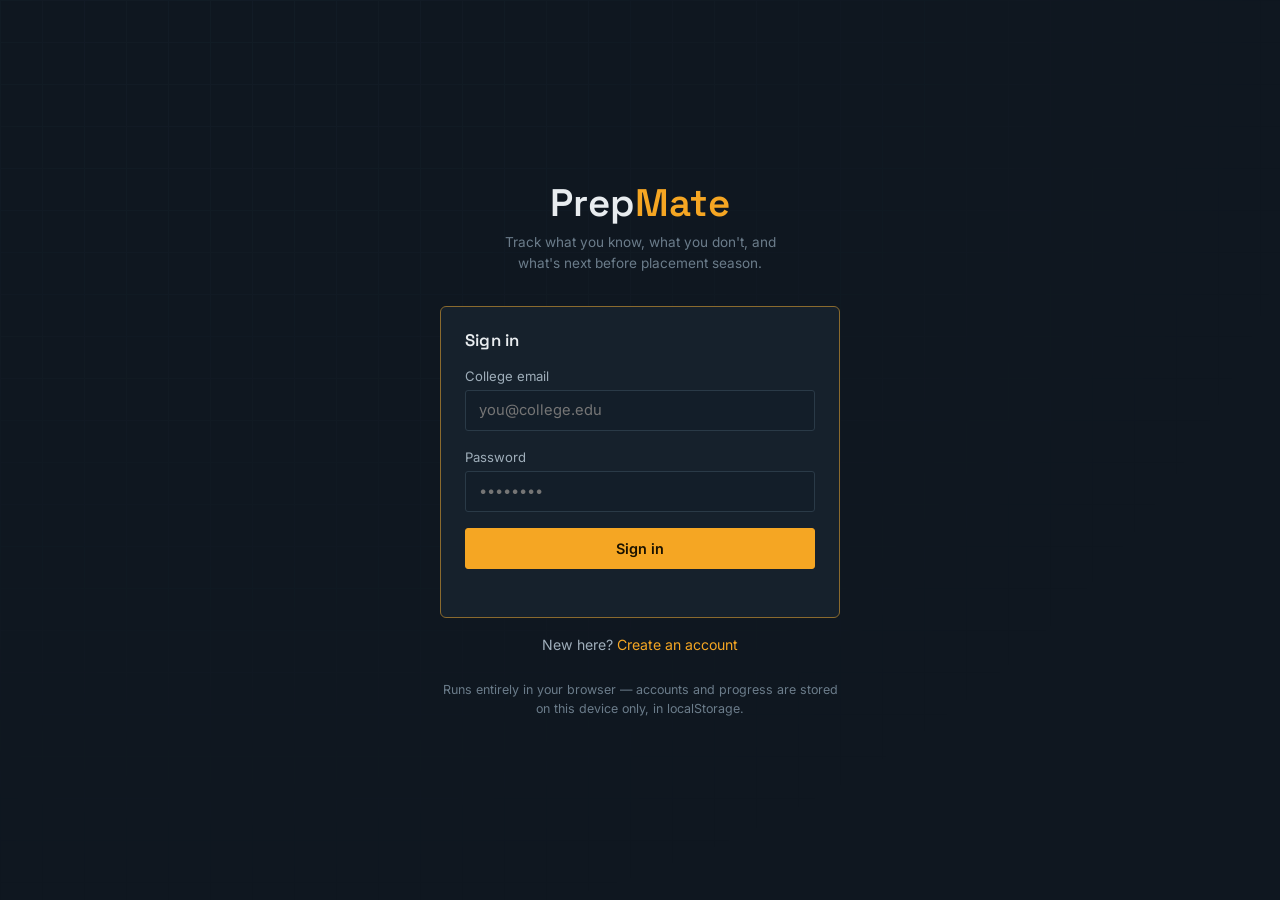
==== practice.html @ 017abad9 "Initial PrepMate project" ====
<!doctype html>
<html lang="en">
<head>
<meta charset="UTF-8">
<meta name="viewport" content="width=device-width, initial-scale=1.0">
<title>PrepMate — Practice zone</title>
<link rel="preconnect" href="https://fonts.googleapis.com">
<link href="https://fonts.googleapis.com/css2?family=Space+Grotesk:wght@500;600;700&family=Inter:wght@400;500;600&family=JetBrains+Mono:wght@500;700&display=swap" rel="stylesheet">
<link rel="stylesheet" href="css/base.css">
<style>
  .cat-card{ cursor:pointer; transition: border-color .15s ease; }
  .cat-card:hover{ border-color: var(--amber-dim); }
  .cat-card .val{ font-family:var(--f-mono); font-size:1.3rem; }

  #quizArea{ max-width: 640px; }
  .q-progress{ font-family:var(--f-mono); font-size:.8rem; color:var(--text-faint); margin-bottom: var(--s-3); }
  .option-btn{
    display:block; width:100%; text-align:left;
    margin-bottom: var(--s-2);
    background: var(--ink-2);
  }
  .option-btn.correct{ border-color: var(--green); color: var(--green); }
  .option-btn.wrong{ border-color: var(--red); color: var(--red); }
  .option-btn:disabled{ cursor:default; }

  #resultArea .val{ font-family:var(--f-mono); font-size:2.5rem; font-weight:700; }
  #hidden-panels{ display:none; }
</style>
</head>
<body>
  <div class="app-shell">
    <nav class="deck-nav">
      <div class="brand">Prep<span class="dot">Mate</span></div>
      <div class="nav-links">
        <a href="dashboard.html">Dashboard</a>
        <a href="practice.html" class="active">Practice zone</a>
        <a href="interview.html">Mock interview</a>
        <a href="planner.html">Study planner</a>
        <a href="report.html">Progress report</a>
      </div>
      <div class="nav-foot">
        <span id="navUserName">—</span>
        <button class="btn-ghost btn-block" id="logoutBtn">Sign out</button>
      </div>
    </nav>

    <main class="deck-main">
      <header class="deck-header">
        <div>
          <div class="kicker">Practice zone</div>
          <h1>Choose a category</h1>
        </div>
      </header>

      <div class="grid grid-2" id="categoryGrid"></div>

      <section id="quizArea" style="display:none; margin-top: var(--s-6);">
        <div class="panel">
          <div class="q-progress" id="qProgress"></div>
          <h3 id="qText"></h3>
          <div id="qOptions"></div>
        </div>
      </section>

      <section id="resultArea" class="panel" style="display:none; margin-top: var(--s-6); max-width:640px; text-align:center;">
        <div class="kicker">Result</div>
        <div class="val" id="resultScore"></div>
        <p id="resultMsg"></p>
        <div style="display:flex; gap:var(--s-3); justify-content:center;">
          <button class="btn btn-primary" id="retryBtn">Try again</button>
          <a class="btn" href="practice.html">Back to categories</a>
        </div>
      </section>
    </main>
  </div>

  <script src="js/store.js"></script>
  <script src="js/content.js"></script>
  <script src="js/readiness.js"></script>
  <script>
    Store.requireAuth();
    const user = Store.currentUser();
    document.getElementById("navUserName").textContent = user.name;
    document.getElementById("logoutBtn").addEventListener("click", ()=>{ Store.logout(); window.location.href="index.html"; });

    const grid = document.getElementById("categoryGrid");
    const data = Store.getData();

    Object.keys(QUIZ_BANK).forEach(cat=>{
      const avg = Readiness.quizAverageByCategory(data, cat);
      const el = document.createElement("div");
      el.className = "panel cat-card";
      el.innerHTML = `
        <span class="tag tag-amber">${QUIZ_BANK[cat].length} questions</span>
        <h3 style="margin-top:var(--s-3);">${QUIZ_CATEGORY_LABELS[cat]}</h3>
        <p>${avg===null ? "Not attempted yet." : "Your average so far: "+avg+"%"}</p>
        <span class="val">${avg===null ? "—" : avg+"%"}</span>
      `;
      el.addEventListener("click", ()=> startQuiz(cat));
      grid.appendChild(el);
    });

    let current = { category:null, index:0, score:0, questions:[] };

    function startQuiz(cat){
      current = { category:cat, index:0, score:0, questions: QUIZ_BANK[cat] };
      grid.style.display = "none";
      document.getElementById("resultArea").style.display = "none";
      document.getElementById("quizArea").style.display = "block";
      renderQuestion();
    }

    function renderQuestion(){
      const q = current.questions[current.index];
      document.getElementById("qProgress").textContent =
        QUIZ_CATEGORY_LABELS[current.category].toUpperCase() + " — QUESTION " + (current.index+1) + " / " + current.questions.length;
      document.getElementById("qText").textContent = q.q;
      const optsEl = document.getElementById("qOptions");
      optsEl.innerHTML = "";
      q.options.forEach((opt, i)=>{
        const b = document.createElement("button");
        b.className = "option-btn";
        b.textContent = opt;
        b.addEventListener("click", ()=> selectAnswer(i));
        optsEl.appendChild(b);
      });
    }

    function selectAnswer(i){
      const q = current.questions[current.index];
      const buttons = document.querySelectorAll("#qOptions .option-btn");
      buttons.forEach(b=>b.disabled = true);
      buttons[q.a].classList.add("correct");
      if(i !== q.a){ buttons[i].classList.add("wrong"); } else { current.score++; }

      setTimeout(()=>{
        current.index++;
        if(current.index < current.questions.length){
          renderQuestion();
        }else{
          finishQuiz();
        }
      }, 700);
    }

    function finishQuiz(){
      document.getElementById("quizArea").style.display = "none";
      const pct = Math.round((current.score / current.questions.length) * 100);
      Store.recordQuiz(current.category, current.score, current.questions.length);
      document.getElementById("resultArea").style.display = "block";
      document.getElementById("resultScore").textContent = current.score + " / " + current.questions.length;
      let msg = pct >= 75 ? "Strong round — keep this pace up." :
                pct >= 45 ? "Decent, but there's clear room to tighten this up." :
                "This category needs focused revision before your next attempt.";
      document.getElementById("resultMsg").textContent = msg + " Saved to your progress report.";
    }

    document.getElementById("retryBtn").addEventListener("click", ()=> startQuiz(current.category));
  </script>
</body>
</html>
---- css/base.css ----
/* ==========================================================================
   PrepMate — design tokens
   Concept: a mission-control deck for placement prep. Dark instrument panel,
   amber signal accent, mono readouts for numbers, condensed display type for
   headings. Not a SaaS card kit — panels vary in shape and weight.
   ========================================================================== */

:root{
  /* color */
  --ink:        #0F1720;
  --ink-2:      #131E29;
  --panel:      #16212C;
  --panel-2:    #1C2934;
  --line:       #2A3A47;
  --line-soft:  #21303C;
  --text:       #E8ECEF;
  --text-dim:   #9FAEBA;
  --text-faint: #6B7C8A;
  --amber:      #F5A623;
  --amber-dim:  #8A6A2E;
  --green:      #3ED598;
  --green-dim:  #1F6E4F;
  --red:        #FF6B6B;
  --red-dim:    #7A3636;
  --blue:       #5AA9E6;

  /* type */
  --f-display: "Space Grotesk", "Arial Narrow", sans-serif;
  --f-body:    "Inter", -apple-system, BlinkMacSystemFont, sans-serif;
  --f-mono:    "JetBrains Mono", ui-monospace, SFMono-Regular, monospace;

  /* scale */
  --s-1: .25rem;
  --s-2: .5rem;
  --s-3: .75rem;
  --s-4: 1rem;
  --s-5: 1.5rem;
  --s-6: 2rem;
  --s-7: 3rem;
  --s-8: 4.5rem;

  --radius: 3px;
  --radius-lg: 6px;
}

*{ box-sizing: border-box; }
html{ scroll-behavior: smooth; }

body{
  margin: 0;
  background: var(--ink);
  color: var(--text);
  font-family: var(--f-body);
  font-size: 15px;
  line-height: 1.55;
  -webkit-font-smoothing: antialiased;
}

/* faint instrument grid behind everything */
body::before{
  content: "";
  position: fixed;
  inset: 0;
  z-index: 0;
  pointer-events: none;
  background-image:
    linear-gradient(var(--line-soft) 1px, transparent 1px),
    linear-gradient(90deg, var(--line-soft) 1px, transparent 1px);
  background-size: 42px 42px;
  opacity: .22;
  mask-image: radial-gradient(ellipse at 20% 0%, black, transparent 75%);
}

h1,h2,h3,h4{
  font-family: var(--f-display);
  font-weight: 600;
  line-height: 1.1;
  margin: 0 0 var(--s-3);
  letter-spacing: .2px;
}
h1{ font-size: clamp(1.8rem, 3vw, 2.6rem); }
h2{ font-size: 1.4rem; }
h3{ font-size: 1.05rem; }

p{ margin: 0 0 var(--s-3); color: var(--text-dim); max-width: 62ch; }
a{ color: var(--amber); text-decoration: none; }
a:hover{ text-decoration: underline; }

.mono{ font-family: var(--f-mono); }

/* readout: a big number with a caption under it */
.readout{
  font-family: var(--f-mono);
  font-weight: 700;
  color: var(--text);
  font-variant-numeric: tabular-nums;
}

/* ---------- layout shells ---------- */
.gate{
  position: relative;
  z-index: 1;
  min-height: 100vh;
  display: grid;
  place-items: center;
  padding: var(--s-6) var(--s-4);
}

.app-shell{
  position: relative;
  z-index: 1;
  min-height: 100vh;
  display: grid;
  grid-template-columns: 220px 1fr;
}

@media (max-width: 820px){
  .app-shell{ grid-template-columns: 1fr; }
}

/* ---------- sidebar ---------- */
.deck-nav{
  border-right: 1px solid var(--line);
  background: var(--ink-2);
  padding: var(--s-5) var(--s-4);
  display: flex;
  flex-direction: column;
  gap: var(--s-6);
}
@media (max-width: 820px){
  .deck-nav{
    border-right: none;
    border-bottom: 1px solid var(--line);
    flex-direction: row;
    align-items: center;
    justify-content: space-between;
    padding: var(--s-3) var(--s-4);
  }
  .deck-nav .nav-links{ display: none; }
}

.brand{
  display: flex;
  align-items: baseline;
  gap: var(--s-2);
  font-family: var(--f-display);
  font-weight: 700;
  font-size: 1.15rem;
}
.brand .dot{ color: var(--amber); }

.nav-links{ display: flex; flex-direction: column; gap: var(--s-1); }
.nav-links a{
  color: var(--text-dim);
  padding: var(--s-2) var(--s-3);
  border-radius: var(--radius);
  border-left: 2px solid transparent;
  font-size: .92rem;
}
.nav-links a:hover{ color: var(--text); text-decoration: none; background: var(--panel); }
.nav-links a.active{
  color: var(--text);
  border-left-color: var(--amber);
  background: var(--panel);
}

.nav-foot{ margin-top: auto; font-size: .8rem; color: var(--text-faint); }
.nav-foot button{
  width: 100%;
  margin-top: var(--s-3);
}

.deck-main{ padding: var(--s-6) var(--s-6) var(--s-8); position: relative; z-index:1; }
@media (max-width: 820px){ .deck-main{ padding: var(--s-5) var(--s-4) var(--s-7); } }

.deck-header{
  display: flex;
  justify-content: space-between;
  align-items: flex-end;
  gap: var(--s-4);
  margin-bottom: var(--s-6);
  flex-wrap: wrap;
}
.deck-header .kicker{
  color: var(--text-faint);
  font-size: .78rem;
  margin-bottom: var(--s-1);
}

/* ---------- panels (varied, not a uniform card kit) ---------- */
.panel{
  background: var(--panel);
  border: 1px solid var(--line);
  border-radius: var(--radius-lg);
  padding: var(--s-5);
}
.panel-tight{ padding: var(--s-4); }
.panel-amber{ border-color: var(--amber-dim); }

.grid{ display: grid; gap: var(--s-5); }
.grid-3{ grid-template-columns: repeat(3, 1fr); }
.grid-2{ grid-template-columns: repeat(2, 1fr); }
@media (max-width: 900px){ .grid-3{ grid-template-columns: 1fr 1fr; } }
@media (max-width: 620px){ .grid-3, .grid-2{ grid-template-columns: 1fr; } }

/* ---------- forms ---------- */
label{ display:block; font-size:.82rem; color: var(--text-dim); margin-bottom: var(--s-1); }
input, select, textarea{
  width: 100%;
  background: var(--ink-2);
  border: 1px solid var(--line);
  color: var(--text);
  padding: .65rem .8rem;
  border-radius: var(--radius);
  font-family: var(--f-body);
  font-size: .92rem;
}
input:focus, select:focus, textarea:focus, button:focus-visible, a:focus-visible{
  outline: 2px solid var(--amber);
  outline-offset: 1px;
}
.field{ margin-bottom: var(--s-4); }
.field-row{ display: flex; gap: var(--s-3); }
.field-row > *{ flex: 1; }

button, .btn{
  font-family: var(--f-body);
  font-weight: 600;
  font-size: .9rem;
  padding: .68rem 1.1rem;
  border-radius: var(--radius);
  border: 1px solid var(--line);
  background: var(--panel-2);
  color: var(--text);
  cursor: pointer;
  transition: transform .08s ease, border-color .15s ease;
}
button:hover, .btn:hover{ border-color: var(--text-faint); }
button:active{ transform: translateY(1px); }

.btn-primary{
  background: var(--amber);
  border-color: var(--amber);
  color: #1A1200;
}
.btn-primary:hover{ background: #ffb339; border-color: #ffb339; }

.btn-ghost{ background: transparent; }
.btn-block{ width: 100%; }
.btn-danger{ border-color: var(--red-dim); color: var(--red); background: transparent; }

.error-msg{
  color: var(--red);
  font-size: .85rem;
  margin: var(--s-2) 0 0;
  min-height: 1.2em;
}
.hint{ color: var(--text-faint); font-size: .8rem; }

/* ---------- misc components ---------- */
.tag{
  display:inline-block;
  font-family: var(--f-mono);
  font-size: .72rem;
  padding: .2rem .5rem;
  border-radius: var(--radius);
  border: 1px solid var(--line);
  color: var(--text-dim);
}
.tag-green{ color: var(--green); border-color: var(--green-dim); }
.tag-amber{ color: var(--amber); border-color: var(--amber-dim); }
.tag-red{ color: var(--red); border-color: var(--red-dim); }

.bar{
  height: 8px;
  background: var(--ink-2);
  border-radius: 4px;
  overflow: hidden;
  border: 1px solid var(--line-soft);
}
.bar > span{ display:block; height:100%; background: var(--amber); }

hr{ border: none; border-top: 1px solid var(--line); margin: var(--s-5) 0; }

.empty{
  text-align:center;
  padding: var(--s-7) var(--s-4);
  color: var(--text-faint);
  border: 1px dashed var(--line);
  border-radius: var(--radius-lg);
}

.list-clean{ list-style:none; margin:0; padding:0; }
.list-clean li{ padding: var(--s-3) 0; border-bottom: 1px solid var(--line-soft); }
.list-clean li:last-child{ border-bottom:none; }

.check-row{ display:flex; align-items:flex-start; gap: var(--s-3); padding: var(--s-3) 0; border-bottom: 1px solid var(--line-soft); }
.check-row:last-child{ border-bottom: none; }
.check-row input[type=checkbox]{ width: 18px; height: 18px; margin-top: 2px; accent-color: var(--amber); }
.check-row.done label{ color: var(--text-faint); text-decoration: line-through; }

::-webkit-scrollbar{ width: 10px; height: 10px; }
::-webkit-scrollbar-thumb{ background: var(--line); border-radius: 6px; }
::-webkit-scrollbar-track{ background: var(--ink-2); }

.toast{
  position: fixed;
  bottom: var(--s-5);
  right: var(--s-5);
  background: var(--panel-2);
  border: 1px solid var(--amber-dim);
  color: var(--text);
  padding: var(--s-3) var(--s-4);
  border-radius: var(--radius);
  font-size: .88rem;
  z-index: 50;
  box-shadow: 0 8px 24px rgba(0,0,0,.4);
}
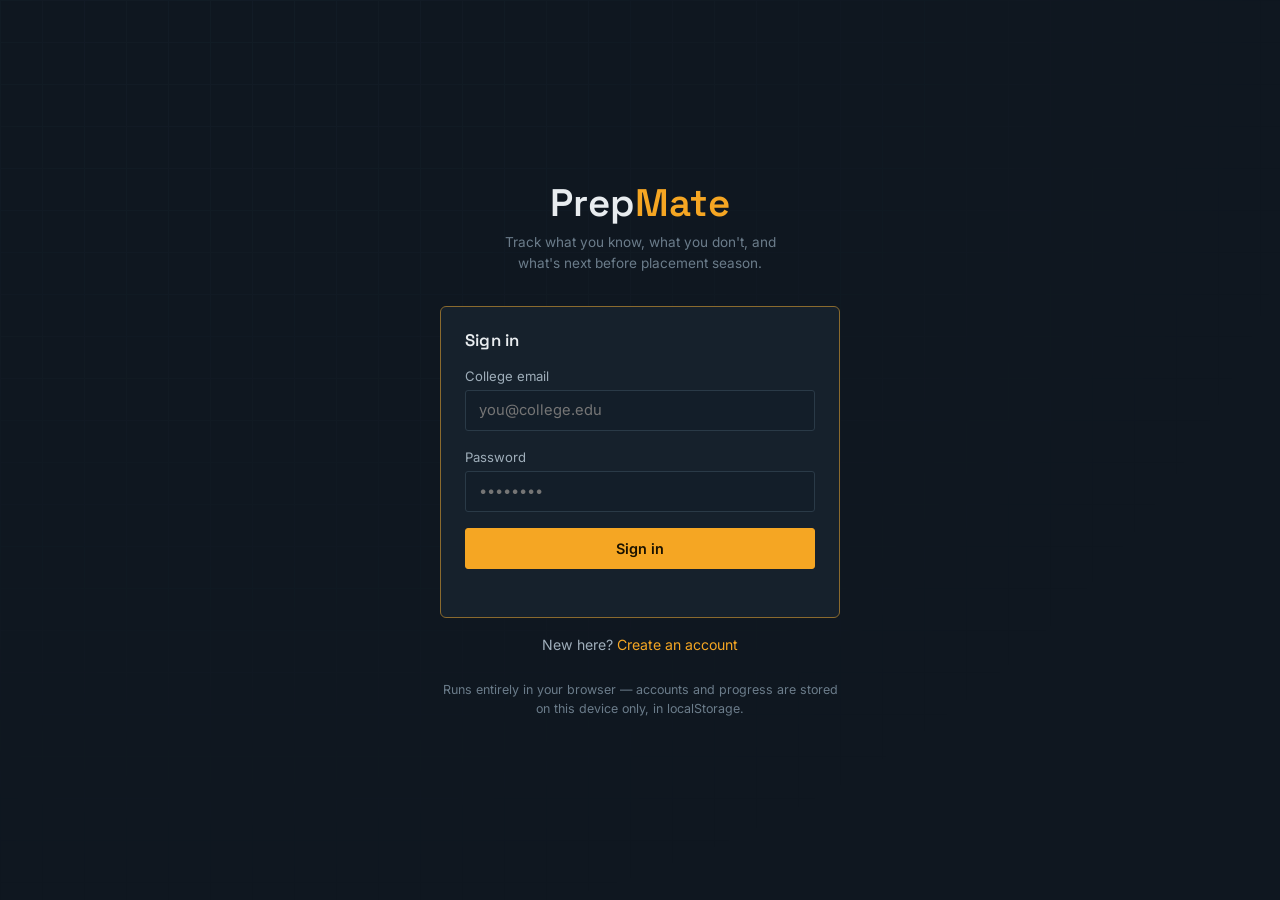
==== commit 18ca27a7: "Complete Member 3 FireDrill and assessment module" ====
--- a/practice.html
+++ b/practice.html
@@ -1,161 +1,2616 @@
-<!doctype html>
+<!DOCTYPE html>
 <html lang="en">
+
 <head>
-<meta charset="UTF-8">
-<meta name="viewport" content="width=device-width, initial-scale=1.0">
-<title>PrepMate — Practice zone</title>
-<link rel="preconnect" href="https://fonts.googleapis.com">
-<link href="https://fonts.googleapis.com/css2?family=Space+Grotesk:wght@500;600;700&family=Inter:wght@400;500;600&family=JetBrains+Mono:wght@500;700&display=swap" rel="stylesheet">
-<link rel="stylesheet" href="css/base.css">
-<style>
-  .cat-card{ cursor:pointer; transition: border-color .15s ease; }
-  .cat-card:hover{ border-color: var(--amber-dim); }
-  .cat-card .val{ font-family:var(--f-mono); font-size:1.3rem; }
-
-  #quizArea{ max-width: 640px; }
-  .q-progress{ font-family:var(--f-mono); font-size:.8rem; color:var(--text-faint); margin-bottom: var(--s-3); }
-  .option-btn{
-    display:block; width:100%; text-align:left;
-    margin-bottom: var(--s-2);
-    background: var(--ink-2);
+
+  <meta charset="UTF-8">
+
+  <meta name="viewport" content="width=device-width, initial-scale=1.0">
+
+  <title>PrepMate - Practice Zone</title>
+
+  <link rel="stylesheet" href="css/base.css">
+
+  <style>
+
+    /* =========================================================
+       BASIC
+       ========================================================= */
+
+    * {
+      box-sizing: border-box;
+    }
+
+    body {
+      margin: 0;
+      font-family: Arial, Helvetica, sans-serif;
+      background: #0d1721;
+      color: #e8edf3;
+    }
+
+    button {
+      font-family: inherit;
+    }
+
+
+    /* =========================================================
+       MAIN LAYOUT
+       ========================================================= */
+
+    .app {
+      min-height: 100vh;
+      display: flex;
+    }
+
+
+    /* =========================================================
+       SIDEBAR
+       ========================================================= */
+
+    .sidebar {
+      width: 230px;
+      min-height: 100vh;
+
+      background: #101c27;
+
+      border-right: 1px solid #253442;
+
+      padding: 28px 16px;
+
+      position: fixed;
+
+      left: 0;
+      top: 0;
+      bottom: 0;
+    }
+
+
+    /* LOGO */
+
+    .logo {
+      font-size: 20px;
+      font-weight: bold;
+
+      margin-bottom: 38px;
+
+      padding-left: 14px;
+    }
+
+    .logo-white {
+      color: #f2f5f8;
+    }
+
+    .logo-orange {
+      color: #f5a623;
+    }
+
+
+    /* NAVIGATION */
+
+    .nav {
+      display: flex;
+      flex-direction: column;
+      gap: 6px;
+    }
+
+    .nav a {
+      text-decoration: none;
+
+      color: #91a0af;
+
+      padding: 12px 14px;
+
+      border-radius: 5px;
+
+      font-size: 14px;
+
+      transition: 0.2s;
+    }
+
+    .nav a:hover {
+      background: #172532;
+      color: #f2f5f8;
+    }
+
+    .nav a.active {
+      color: #f2f5f8;
+
+      background: #172532;
+
+      border-left: 2px solid #f5a623;
+    }
+
+
+    /* =========================================================
+       MAIN CONTENT
+       ========================================================= */
+
+    .main {
+      margin-left: 230px;
+
+      width: calc(100% - 230px);
+
+      min-height: 100vh;
+
+      padding: 40px 34px;
+    }
+
+
+    /* =========================================================
+       PAGE HEADER
+       ========================================================= */
+
+    .page-header {
+      margin-bottom: 28px;
+    }
+
+    .small-title {
+      color: #778797;
+
+      font-size: 13px;
+
+      margin-bottom: 8px;
+    }
+
+    .page-header h1 {
+      margin: 0;
+
+      font-size: 34px;
+
+      color: #f3f6f9;
+    }
+
+    .page-header p {
+      color: #8796a5;
+
+      margin-top: 10px;
+
+      line-height: 1.6;
+    }
+
+
+    /* =========================================================
+       CATEGORY SECTION
+       ========================================================= */
+
+    .category-section {
+      background: #16232f;
+
+      border: 1px solid #263746;
+
+      border-radius: 8px;
+
+      padding: 25px;
+
+      margin-bottom: 24px;
+    }
+
+    .section-label {
+      color: #f5a623;
+
+      border: 1px solid #75601f;
+
+      padding: 5px 9px;
+
+      display: inline-block;
+
+      border-radius: 3px;
+
+      font-size: 12px;
+
+      font-weight: bold;
+
+      margin-bottom: 12px;
+    }
+
+    .category-section h2 {
+      margin: 0 0 8px;
+
+      font-size: 21px;
+    }
+
+    .category-section p {
+      color: #8998a7;
+
+      margin-top: 0;
+
+      line-height: 1.6;
+    }
+
+
+    /* =========================================================
+       CATEGORY CARDS
+       ========================================================= */
+
+    .category-grid {
+      display: grid;
+
+      grid-template-columns:
+        repeat(4, 1fr);
+
+      gap: 14px;
+
+      margin-top: 22px;
+    }
+
+    .category-card {
+      background: #111e29;
+
+      border: 1px solid #2a3a49;
+
+      border-radius: 7px;
+
+      padding: 20px;
+
+      text-align: left;
+
+      color: #edf2f6;
+
+      cursor: pointer;
+
+      transition: 0.2s;
+
+      min-height: 130px;
+    }
+
+    .category-card:hover {
+      border-color: #f5a623;
+
+      transform: translateY(-2px);
+    }
+
+    .category-card .icon {
+      font-size: 25px;
+
+      margin-bottom: 12px;
+    }
+
+    .category-card h3 {
+      margin: 0 0 8px;
+
+      font-size: 16px;
+    }
+
+    .category-card p {
+      margin: 0;
+
+      font-size: 12px;
+
+      color: #788897;
+    }
+
+
+    /* =========================================================
+       ADAPTIVE INFO
+       ========================================================= */
+
+    .adaptive-box {
+      background: #111e29;
+
+      border: 1px solid #293947;
+
+      border-radius: 7px;
+
+      padding: 18px;
+
+      margin-top: 20px;
+    }
+
+    .adaptive-box strong {
+      color: #f5a623;
+    }
+
+    .adaptive-flow {
+      display: flex;
+
+      align-items: center;
+
+      gap: 10px;
+
+      margin-top: 14px;
+
+      flex-wrap: wrap;
+    }
+
+    .level {
+      padding: 7px 13px;
+
+      border-radius: 4px;
+
+      font-size: 12px;
+
+      font-weight: bold;
+    }
+
+    .level.easy {
+      background: #183a2a;
+      color: #62d391;
+    }
+
+    .level.medium {
+      background: #403617;
+      color: #f2c85b;
+    }
+
+    .level.hard {
+      background: #421e24;
+      color: #f07883;
+    }
+
+    .arrow {
+      color: #6f7f8e;
+    }
+
+
+    /* =========================================================
+       QUIZ AREA
+       ========================================================= */
+
+    .quiz-area {
+      display: none;
+    }
+
+
+    /* =========================================================
+       QUIZ TOP
+       ========================================================= */
+
+    .quiz-top {
+      display: flex;
+
+      justify-content: space-between;
+
+      align-items: center;
+
+      margin-bottom: 20px;
+
+      gap: 15px;
+    }
+
+    .quiz-category {
+      color: #f5a623;
+
+      font-size: 13px;
+
+      font-weight: bold;
+    }
+
+    .timer {
+      padding: 9px 15px;
+
+      border-radius: 5px;
+
+      background: #172735;
+
+      border: 1px solid #2c3c4a;
+
+      color: #e9eef3;
+
+      font-weight: bold;
+    }
+
+    .timer.warning {
+      background: #402026;
+
+      border-color: #82404a;
+
+      color: #ff7c87;
+    }
+
+
+    /* =========================================================
+       PROGRESS
+       ========================================================= */
+
+    .progress-container {
+      margin-bottom: 20px;
+    }
+
+    .progress-info {
+      display: flex;
+
+      justify-content: space-between;
+
+      color: #7f8e9c;
+
+      font-size: 12px;
+
+      margin-bottom: 8px;
+    }
+
+    .progress-bar {
+      height: 5px;
+
+      background: #243441;
+
+      border-radius: 10px;
+
+      overflow: hidden;
+    }
+
+    .progress-fill {
+      height: 100%;
+
+      background: #f5a623;
+
+      width: 0%;
+
+      transition: width 0.3s;
+    }
+
+
+    /* =========================================================
+       QUESTION CARD
+       ========================================================= */
+
+    .question-card {
+      background: #16232f;
+
+      border: 1px solid #263746;
+
+      border-radius: 8px;
+
+      padding: 28px;
+
+      margin-bottom: 20px;
+    }
+
+
+    /* DIFFICULTY */
+
+    .difficulty {
+      display: inline-block;
+
+      padding: 5px 10px;
+
+      border-radius: 3px;
+
+      font-size: 11px;
+
+      font-weight: bold;
+
+      margin-bottom: 18px;
+    }
+
+    .difficulty.easy {
+      background: #183a2a;
+
+      color: #62d391;
+    }
+
+    .difficulty.medium {
+      background: #403617;
+
+      color: #f2c85b;
+    }
+
+    .difficulty.hard {
+      background: #421e24;
+
+      color: #f07883;
+    }
+
+
+    /* QUESTION */
+
+    .question-text {
+      font-size: 21px;
+
+      line-height: 1.6;
+
+      font-weight: 600;
+
+      color: #f1f4f7;
+
+      margin-bottom: 24px;
+    }
+
+
+    /* =========================================================
+       OPTIONS
+       ========================================================= */
+
+    .options {
+      display: flex;
+
+      flex-direction: column;
+
+      gap: 11px;
+    }
+
+    .option {
+      width: 100%;
+
+      text-align: left;
+
+      padding: 15px 17px;
+
+      background: #101c27;
+
+      border: 1px solid #2b3c4a;
+
+      color: #dce3e9;
+
+      border-radius: 6px;
+
+      cursor: pointer;
+
+      font-size: 14px;
+
+      transition: 0.2s;
+    }
+
+    .option:hover {
+      border-color: #f5a623;
+
+      background: #172631;
+    }
+
+    .option.correct {
+      border-color: #43c779;
+
+      background: #173427;
+
+      color: #7ce4a4;
+    }
+
+    .option.wrong {
+      border-color: #d95763;
+
+      background: #351d22;
+
+      color: #ff8992;
+    }
+
+    .option:disabled {
+      cursor: default;
+    }
+
+
+    /* =========================================================
+       FEEDBACK
+       ========================================================= */
+
+    .feedback {
+      display: none;
+
+      margin-top: 18px;
+
+      padding: 13px 15px;
+
+      border-radius: 5px;
+
+      font-size: 13px;
+
+      line-height: 1.5;
+    }
+
+    .feedback.correct {
+      display: block;
+
+      background: #173427;
+
+      border: 1px solid #2d7049;
+
+      color: #77dfa0;
+    }
+
+    .feedback.wrong {
+      display: block;
+
+      background: #351d22;
+
+      border: 1px solid #74323a;
+
+      color: #ff8b94;
+    }
+
+
+    /* =========================================================
+       NEXT BUTTON
+       ========================================================= */
+
+    .next-row {
+      display: flex;
+
+      justify-content: flex-end;
+
+      margin-top: 18px;
+    }
+
+    .next-btn {
+      display: none;
+
+      border: none;
+
+      background: #f5a623;
+
+      color: #111923;
+
+      padding: 12px 20px;
+
+      border-radius: 5px;
+
+      font-weight: bold;
+
+      cursor: pointer;
+    }
+
+    .next-btn:hover {
+      background: #ffb83e;
+    }
+
+
+    /* =========================================================
+       QUIZ STATS
+       ========================================================= */
+
+    .quiz-stats {
+      display: grid;
+
+      grid-template-columns:
+        repeat(3, 1fr);
+
+      gap: 14px;
+
+      margin-bottom: 20px;
+    }
+
+    .stat-card {
+      background: #16232f;
+
+      border: 1px solid #263746;
+
+      border-radius: 7px;
+
+      padding: 18px;
+    }
+
+    .stat-card .number {
+      font-size: 25px;
+
+      font-weight: bold;
+
+      color: #f1f4f7;
+    }
+
+    .stat-card .label {
+      font-size: 11px;
+
+      color: #788896;
+
+      margin-top: 5px;
+    }
+
+
+    /* =========================================================
+       RESULT
+       ========================================================= */
+
+    .result-area {
+      display: none;
+    }
+
+    .result-card {
+      background: #16232f;
+
+      border: 1px solid #263746;
+
+      border-radius: 8px;
+
+      padding: 35px;
+
+      text-align: center;
+    }
+
+    .result-label {
+      color: #f5a623;
+
+      font-size: 12px;
+
+      font-weight: bold;
+
+      letter-spacing: 1px;
+    }
+
+    .result-card h2 {
+      margin: 10px 0;
+
+      font-size: 28px;
+    }
+
+    .score-circle {
+      width: 130px;
+
+      height: 130px;
+
+      border-radius: 50%;
+
+      border: 7px solid #f5a623;
+
+      display: flex;
+
+      align-items: center;
+
+      justify-content: center;
+
+      margin: 25px auto;
+
+      font-size: 30px;
+
+      font-weight: bold;
+    }
+
+    .result-description {
+      color: #8796a5;
+
+      margin-bottom: 25px;
+    }
+
+
+    /* RESULT STATS */
+
+    .result-stats {
+      display: grid;
+
+      grid-template-columns:
+        repeat(3, 1fr);
+
+      gap: 14px;
+
+      margin-bottom: 25px;
+    }
+
+    .result-stat {
+      background: #111e29;
+
+      border: 1px solid #293947;
+
+      border-radius: 6px;
+
+      padding: 17px;
+    }
+
+    .result-stat strong {
+      display: block;
+
+      font-size: 23px;
+
+      margin-bottom: 5px;
+    }
+
+    .result-stat span {
+      color: #788896;
+
+      font-size: 11px;
+    }
+
+
+    /* DIFFICULTY RESULT */
+
+    .difficulty-result {
+      text-align: left;
+
+      background: #111e29;
+
+      border: 1px solid #293947;
+
+      border-radius: 6px;
+
+      padding: 20px;
+
+      margin-bottom: 25px;
+    }
+
+    .difficulty-result h3 {
+      margin-top: 0;
+
+      font-size: 15px;
+    }
+
+    .difficulty-line {
+      display: flex;
+
+      justify-content: space-between;
+
+      padding: 9px 0;
+
+      border-bottom: 1px solid #253542;
+
+      font-size: 13px;
+    }
+
+    .difficulty-line:last-child {
+      border-bottom: none;
+    }
+
+    .difficulty-name {
+      color: #8998a6;
+    }
+
+
+    /* RESULT BUTTONS */
+
+    .result-buttons {
+      display: flex;
+
+      justify-content: center;
+
+      gap: 12px;
+
+      flex-wrap: wrap;
+    }
+
+    .primary-btn,
+    .secondary-btn {
+      padding: 12px 20px;
+
+      border-radius: 5px;
+
+      font-weight: bold;
+
+      cursor: pointer;
+
+      text-decoration: none;
+
+      display: inline-block;
+    }
+
+    .primary-btn {
+      background: #f5a623;
+
+      color: #111923;
+
+      border: none;
+    }
+
+    .secondary-btn {
+      background: transparent;
+
+      color: #d9e0e6;
+
+      border: 1px solid #3a4b59;
+    }
+
+
+    /* =========================================================
+       MOBILE
+       ========================================================= */
+
+    @media (max-width: 900px) {
+
+      .sidebar {
+        width: 190px;
+      }
+
+      .main {
+        margin-left: 190px;
+
+        width: calc(100% - 190px);
+
+        padding: 28px 22px;
+      }
+
+      .category-grid {
+        grid-template-columns:
+          repeat(2, 1fr);
+      }
+
+    }
+
+
+    @media (max-width: 650px) {
+
+      .sidebar {
+        position: relative;
+
+        width: 100%;
+
+        min-height: auto;
+
+        border-right: none;
+
+        border-bottom: 1px solid #253442;
+
+        padding: 18px;
+      }
+
+      .logo {
+        margin-bottom: 15px;
+      }
+
+      .nav {
+        flex-direction: row;
+
+        overflow-x: auto;
+      }
+
+      .nav a {
+        white-space: nowrap;
+      }
+
+      .app {
+        display: block;
+      }
+
+      .main {
+        margin-left: 0;
+
+        width: 100%;
+
+        padding: 25px 16px;
+      }
+
+      .category-grid {
+        grid-template-columns: 1fr;
+      }
+
+      .quiz-stats {
+        grid-template-columns: 1fr;
+      }
+
+      .result-stats {
+        grid-template-columns: 1fr;
+      }
+
+      .page-header h1 {
+        font-size: 28px;
+      }
+
+      .question-text {
+        font-size: 18px;
+      }
+
+    }
+
+  </style>
+
+</head>
+
+
+<body>
+
+
+<div class="app">
+
+
+  <!-- ============================================================
+       SIDEBAR
+       ============================================================ -->
+
+  <aside class="sidebar">
+
+    <div class="logo">
+
+      <span class="logo-white">Prep</span>
+      <span class="logo-orange">Mate</span>
+
+    </div>
+
+
+    <nav class="nav">
+
+      <a href="dashboard.html">
+        Dashboard
+      </a>
+
+      <a href="practice.html" class="active">
+        Practice zone
+      </a>
+
+      <a href="interview.html">
+        Mock interview
+      </a>
+
+      <a href="planner.html">
+        Study planner
+      </a>
+
+      <a href="report.html">
+        Progress report
+      </a>
+
+    </nav>
+
+  </aside>
+
+
+
+  <!-- ============================================================
+       MAIN CONTENT
+       ============================================================ -->
+
+  <main class="main">
+
+
+    <!-- ==========================================================
+         PAGE HEADER
+         ========================================================== -->
+
+    <div class="page-header">
+
+      <div class="small-title">
+        Assessment intelligence
+      </div>
+
+      <h1>
+        FireDrill
+      </h1>
+
+      <p>
+        Practice timed questions and improve your performance
+        with adaptive difficulty.
+      </p>
+
+    </div>
+
+
+
+    <!-- ==========================================================
+         CATEGORY PAGE
+         ========================================================== -->
+
+    <section
+      class="category-area"
+      id="categoryArea"
+    >
+
+
+      <div class="category-section">
+
+        <div class="section-label">
+          PRACTICE
+        </div>
+
+        <h2>
+          Choose your FireDrill
+        </h2>
+
+        <p>
+          Select a topic and start your assessment.
+          The difficulty changes based on your answers.
+        </p>
+
+
+        <!-- CATEGORY CARDS -->
+
+        <div class="category-grid">
+
+
+          <button
+            class="category-card"
+            onclick="startQuiz('aptitude')"
+          >
+
+            <div class="icon">
+              📊
+            </div>
+
+            <h3>
+              Aptitude
+            </h3>
+
+            <p>
+              Numbers, ratios, averages and reasoning.
+            </p>
+
+          </button>
+
+
+
+          <button
+            class="category-card"
+            onclick="startQuiz('technical')"
+          >
+
+            <div class="icon">
+              💻
+            </div>
+
+            <h3>
+              Technical
+            </h3>
+
+            <p>
+              CS fundamentals, DBMS, OS, networks and DSA.
+            </p>
+
+          </button>
+
+
+
+          <button
+            class="category-card"
+            onclick="startQuiz('coding_logic')"
+          >
+
+            <div class="icon">
+              🧩
+            </div>
+
+            <h3>
+              Coding Logic
+            </h3>
+
+            <p>
+              Programming logic and problem solving.
+            </p>
+
+          </button>
+
+
+
+          <button
+            class="category-card"
+            onclick="startQuiz('verbal')"
+          >
+
+            <div class="icon">
+              📝
+            </div>
+
+            <h3>
+              Verbal
+            </h3>
+
+            <p>
+              English, vocabulary and communication.
+            </p>
+
+          </button>
+
+
+        </div>
+
+
+        <!-- ADAPTIVE INFORMATION -->
+
+        <div class="adaptive-box">
+
+          <strong>
+            Adaptive FireDrill
+          </strong>
+
+          <p>
+            Your next question becomes harder when you answer
+            correctly and easier when you answer incorrectly.
+          </p>
+
+
+          <div class="adaptive-flow">
+
+            <span class="level easy">
+              EASY
+            </span>
+
+            <span class="arrow">
+              →
+            </span>
+
+            <span class="level medium">
+              MEDIUM
+            </span>
+
+            <span class="arrow">
+              →
+            </span>
+
+            <span class="level hard">
+              HARD
+            </span>
+
+          </div>
+
+        </div>
+
+      </div>
+
+    </section>
+
+
+
+    <!-- ==========================================================
+         QUIZ AREA
+         ========================================================== -->
+
+    <section
+      class="quiz-area"
+      id="quizArea"
+    >
+
+
+      <!-- TOP -->
+
+      <div class="quiz-top">
+
+        <div>
+
+          <div class="small-title">
+            FIRE DRILL
+          </div>
+
+          <div
+            class="quiz-category"
+            id="quizCategory"
+          >
+            Technical
+          </div>
+
+        </div>
+
+
+        <div
+          class="timer"
+          id="timer"
+        >
+          ⏱ 30s
+        </div>
+
+      </div>
+
+
+
+      <!-- PROGRESS -->
+
+      <div class="progress-container">
+
+        <div class="progress-info">
+
+          <span id="progressText">
+            Question 1 of 10
+          </span>
+
+          <span id="scoreText">
+            Score: 0
+          </span>
+
+        </div>
+
+
+        <div class="progress-bar">
+
+          <div
+            class="progress-fill"
+            id="progressFill"
+          >
+          </div>
+
+        </div>
+
+      </div>
+
+
+
+      <!-- SMALL STATS -->
+
+      <div class="quiz-stats">
+
+        <div class="stat-card">
+
+          <div
+            class="number"
+            id="currentQuestionNumber"
+          >
+            1
+          </div>
+
+          <div class="label">
+            CURRENT QUESTION
+          </div>
+
+        </div>
+
+
+        <div class="stat-card">
+
+          <div
+            class="number"
+            id="currentDifficultyText"
+          >
+            EASY
+          </div>
+
+          <div class="label">
+            DIFFICULTY
+          </div>
+
+        </div>
+
+
+        <div class="stat-card">
+
+          <div
+            class="number"
+            id="correctCount"
+          >
+            0
+          </div>
+
+          <div class="label">
+            CORRECT
+          </div>
+
+        </div>
+
+      </div>
+
+
+
+      <!-- QUESTION -->
+
+      <div class="question-card">
+
+
+        <div
+          class="difficulty easy"
+          id="difficulty"
+        >
+          EASY
+        </div>
+
+
+        <div
+          class="question-text"
+          id="question"
+        >
+          Question will appear here.
+        </div>
+
+
+        <div
+          class="options"
+          id="options"
+        >
+        </div>
+
+
+        <div
+          class="feedback"
+          id="feedback"
+        >
+        </div>
+
+
+        <div class="next-row">
+
+          <button
+            class="next-btn"
+            id="nextBtn"
+            onclick="nextQuestion()"
+          >
+            Next Question →
+          </button>
+
+        </div>
+
+      </div>
+
+
+    </section>
+
+
+
+    <!-- ==========================================================
+         RESULT AREA
+         ========================================================== -->
+
+    <section
+      class="result-area"
+      id="resultArea"
+    >
+
+
+      <div class="result-card">
+
+
+        <div class="result-label">
+          FIRE DRILL COMPLETE
+        </div>
+
+
+        <h2>
+          Assessment finished
+        </h2>
+
+
+        <div
+          class="score-circle"
+          id="resultScore"
+        >
+          0%
+        </div>
+
+
+        <p
+          class="result-description"
+          id="resultDescription"
+        >
+          Your result has been saved.
+        </p>
+
+
+
+        <!-- RESULT STATS -->
+
+        <div class="result-stats">
+
+
+          <div class="result-stat">
+
+            <strong id="resultCorrect">
+              0
+            </strong>
+
+            <span>
+              CORRECT
+            </span>
+
+          </div>
+
+
+          <div class="result-stat">
+
+            <strong id="resultTotal">
+              10
+            </strong>
+
+            <span>
+              TOTAL QUESTIONS
+            </span>
+
+          </div>
+
+
+          <div class="result-stat">
+
+            <strong id="resultPercentage">
+              0%
+            </strong>
+
+            <span>
+              ACCURACY
+            </span>
+
+          </div>
+
+
+        </div>
+
+
+
+        <!-- DIFFICULTY SUMMARY -->
+
+        <div class="difficulty-result">
+
+          <h3>
+            Difficulty progression
+          </h3>
+
+
+          <div class="difficulty-line">
+
+            <span class="difficulty-name">
+              Easy questions
+            </span>
+
+            <strong id="easyCount">
+              0
+            </strong>
+
+          </div>
+
+
+          <div class="difficulty-line">
+
+            <span class="difficulty-name">
+              Medium questions
+            </span>
+
+            <strong id="mediumCount">
+              0
+            </strong>
+
+          </div>
+
+
+          <div class="difficulty-line">
+
+            <span class="difficulty-name">
+              Hard questions
+            </span>
+
+            <strong id="hardCount">
+              0
+            </strong>
+
+          </div>
+
+
+        </div>
+
+
+
+        <!-- BUTTONS -->
+
+        <div class="result-buttons">
+
+          <button
+            class="primary-btn"
+            onclick="location.reload()"
+          >
+            Try Another FireDrill
+          </button>
+
+
+          <a
+            href="report.html"
+            class="secondary-btn"
+          >
+            View Progress Report
+          </a>
+
+        </div>
+
+
+      </div>
+
+    </section>
+
+
+  </main>
+
+</div>
+
+
+
+<!-- ================================================================
+     JAVASCRIPT FILES
+     ================================================================ -->
+
+<script src="js/content.js"></script>
+
+<script src="js/store.js"></script>
+
+
+
+<script>
+
+  /* ==============================================================
+     LOGIN CHECK
+     ============================================================== */
+
+  Store.requireAuth();
+
+
+
+  /* ==============================================================
+     QUIZ STATE
+     ============================================================== */
+
+  let current = {
+
+    category: "",
+
+    questions: [],
+
+    index: 0,
+
+    score: 0,
+
+    correct: 0,
+
+    timeLeft: 30,
+
+    timer: null,
+
+    answered: false,
+
+    currentDifficulty: "easy",
+
+    difficultyHistory: [],
+
+    usedQuestions: []
+
+  };
+
+
+
+  /* ==============================================================
+     DIFFICULTY ORDER
+     ============================================================== */
+
+  const DIFFICULTY_LEVELS = [
+
+    "easy",
+
+    "medium",
+
+    "hard"
+
+  ];
+
+
+
+  /* ==============================================================
+     START QUIZ
+     ============================================================== */
+
+  function startQuiz(category) {
+
+
+    const bank = QUIZ_BANK[category];
+
+
+    if (!bank || !bank.length) {
+
+      alert("No questions available.");
+
+      return;
+
+    }
+
+
+    /* Reset quiz */
+
+    current.category = category;
+
+    current.index = 0;
+
+    current.score = 0;
+
+    current.correct = 0;
+
+    current.timeLeft = 30;
+
+    current.answered = false;
+
+    current.currentDifficulty = "easy";
+
+    current.difficultyHistory = [];
+
+    current.usedQuestions = [];
+
+    current.questions = [...bank];
+
+
+    /* Hide category */
+
+    document.getElementById(
+      "categoryArea"
+    ).style.display = "none";
+
+
+    /* Show quiz */
+
+    document.getElementById(
+      "quizArea"
+    ).style.display = "block";
+
+
+    /* Hide result */
+
+    document.getElementById(
+      "resultArea"
+    ).style.display = "none";
+
+
+    /* Category name */
+
+    document.getElementById(
+      "quizCategory"
+    ).textContent =
+      QUIZ_CATEGORY_LABELS[category] ||
+      category;
+
+
+    renderQuestion();
+
   }
-  .option-btn.correct{ border-color: var(--green); color: var(--green); }
-  .option-btn.wrong{ border-color: var(--red); color: var(--red); }
-  .option-btn:disabled{ cursor:default; }
-
-  #resultArea .val{ font-family:var(--f-mono); font-size:2.5rem; font-weight:700; }
-  #hidden-panels{ display:none; }
-</style>
-</head>
-<body>
-  <div class="app-shell">
-    <nav class="deck-nav">
-      <div class="brand">Prep<span class="dot">Mate</span></div>
-      <div class="nav-links">
-        <a href="dashboard.html">Dashboard</a>
-        <a href="practice.html" class="active">Practice zone</a>
-        <a href="interview.html">Mock interview</a>
-        <a href="planner.html">Study planner</a>
-        <a href="report.html">Progress report</a>
-      </div>
-      <div class="nav-foot">
-        <span id="navUserName">—</span>
-        <button class="btn-ghost btn-block" id="logoutBtn">Sign out</button>
-      </div>
-    </nav>
-
-    <main class="deck-main">
-      <header class="deck-header">
-        <div>
-          <div class="kicker">Practice zone</div>
-          <h1>Choose a category</h1>
-        </div>
-      </header>
-
-      <div class="grid grid-2" id="categoryGrid"></div>
-
-      <section id="quizArea" style="display:none; margin-top: var(--s-6);">
-        <div class="panel">
-          <div class="q-progress" id="qProgress"></div>
-          <h3 id="qText"></h3>
-          <div id="qOptions"></div>
-        </div>
-      </section>
-
-      <section id="resultArea" class="panel" style="display:none; margin-top: var(--s-6); max-width:640px; text-align:center;">
-        <div class="kicker">Result</div>
-        <div class="val" id="resultScore"></div>
-        <p id="resultMsg"></p>
-        <div style="display:flex; gap:var(--s-3); justify-content:center;">
-          <button class="btn btn-primary" id="retryBtn">Try again</button>
-          <a class="btn" href="practice.html">Back to categories</a>
-        </div>
-      </section>
-    </main>
-  </div>
-
-  <script src="js/store.js"></script>
-  <script src="js/content.js"></script>
-  <script src="js/readiness.js"></script>
-  <script>
-    Store.requireAuth();
-    const user = Store.currentUser();
-    document.getElementById("navUserName").textContent = user.name;
-    document.getElementById("logoutBtn").addEventListener("click", ()=>{ Store.logout(); window.location.href="index.html"; });
-
-    const grid = document.getElementById("categoryGrid");
-    const data = Store.getData();
-
-    Object.keys(QUIZ_BANK).forEach(cat=>{
-      const avg = Readiness.quizAverageByCategory(data, cat);
-      const el = document.createElement("div");
-      el.className = "panel cat-card";
-      el.innerHTML = `
-        <span class="tag tag-amber">${QUIZ_BANK[cat].length} questions</span>
-        <h3 style="margin-top:var(--s-3);">${QUIZ_CATEGORY_LABELS[cat]}</h3>
-        <p>${avg===null ? "Not attempted yet." : "Your average so far: "+avg+"%"}</p>
-        <span class="val">${avg===null ? "—" : avg+"%"}</span>
-      `;
-      el.addEventListener("click", ()=> startQuiz(cat));
-      grid.appendChild(el);
+
+
+
+  /* ==============================================================
+     GET QUESTIONS FOR DIFFICULTY
+     ============================================================== */
+
+  function getAvailableQuestions(difficulty) {
+
+
+    return current.questions.filter(
+
+      question => {
+
+        const questionDifficulty =
+          question.difficulty || "easy";
+
+
+        const notUsed =
+          !current.usedQuestions.includes(
+            question
+          );
+
+
+        return (
+          questionDifficulty === difficulty &&
+          notUsed
+        );
+
+      }
+
+    );
+
+  }
+
+
+
+  /* ==============================================================
+     FIND QUESTION
+     ============================================================== */
+
+  function findQuestion(difficulty) {
+
+
+    let available =
+      getAvailableQuestions(
+        difficulty
+      );
+
+
+    /* If no question exists at this level,
+       search other levels. */
+
+    if (!available.length) {
+
+
+      if (difficulty === "hard") {
+
+        available =
+          getAvailableQuestions(
+            "medium"
+          );
+
+      }
+
+
+      if (
+        !available.length &&
+        difficulty === "medium"
+      ) {
+
+        available =
+          getAvailableQuestions(
+            "easy"
+          );
+
+      }
+
+
+      if (
+        !available.length &&
+        difficulty === "easy"
+      ) {
+
+        available =
+          getAvailableQuestions(
+            "medium"
+          );
+
+      }
+
+
+      if (!available.length) {
+
+        available =
+          current.questions.filter(
+            question =>
+              !current.usedQuestions.includes(
+                question
+              )
+          );
+
+      }
+
+    }
+
+
+    if (!available.length) {
+
+      return null;
+
+    }
+
+
+    /* Pick random question */
+
+    const randomIndex =
+      Math.floor(
+        Math.random() *
+        available.length
+      );
+
+
+    return available[randomIndex];
+
+  }
+
+
+
+  /* ==============================================================
+     RENDER QUESTION
+     ============================================================== */
+
+  function renderQuestion() {
+
+
+    clearInterval(
+      current.timer
+    );
+
+
+    current.answered = false;
+
+    current.timeLeft = 30;
+
+
+    /* Get adaptive question */
+
+    const question =
+      findQuestion(
+        current.currentDifficulty
+      );
+
+
+    if (!question) {
+
+      finishQuiz();
+
+      return;
+
+    }
+
+
+    /* Remember used question */
+
+    current.usedQuestions.push(
+      question
+    );
+
+
+    /* Remember active question */
+
+    current.activeQuestion =
+      question;
+
+
+    /* Difficulty */
+
+    const difficulty =
+      question.difficulty ||
+      "easy";
+
+
+    current.difficultyHistory.push(
+      difficulty
+    );
+
+
+    /* Progress */
+
+    const questionNumber =
+      current.index + 1;
+
+
+    document.getElementById(
+      "progressText"
+    ).textContent =
+      "Question " +
+      questionNumber +
+      " of 10";
+
+
+    document.getElementById(
+      "currentQuestionNumber"
+    ).textContent =
+      questionNumber;
+
+
+    const progress =
+      (questionNumber / 10) * 100;
+
+
+    document.getElementById(
+      "progressFill"
+    ).style.width =
+      progress + "%";
+
+
+    /* Score */
+
+    document.getElementById(
+      "scoreText"
+    ).textContent =
+      "Score: " +
+      current.score;
+
+
+    document.getElementById(
+      "correctCount"
+    ).textContent =
+      current.correct;
+
+
+    /* Difficulty */
+
+    const difficultyElement =
+      document.getElementById(
+        "difficulty"
+      );
+
+
+    difficultyElement.textContent =
+      difficulty.toUpperCase();
+
+
+    difficultyElement.className =
+      "difficulty " +
+      difficulty;
+
+
+    document.getElementById(
+      "currentDifficultyText"
+    ).textContent =
+      difficulty.toUpperCase();
+
+
+    /* Question */
+
+    document.getElementById(
+      "question"
+    ).textContent =
+      question.q;
+
+
+    /* Options */
+
+    const optionsElement =
+      document.getElementById(
+        "options"
+      );
+
+
+    optionsElement.innerHTML = "";
+
+
+    question.options.forEach(
+
+      (option, index) => {
+
+
+        const button =
+          document.createElement(
+            "button"
+          );
+
+
+        button.className =
+          "option";
+
+
+        button.textContent =
+          String.fromCharCode(
+            65 + index
+          ) +
+          ". " +
+          option;
+
+
+        button.onclick =
+          function() {
+
+            selectAnswer(index);
+
+          };
+
+
+        optionsElement.appendChild(
+          button
+        );
+
+      }
+
+    );
+
+
+    /* Clear feedback */
+
+    const feedback =
+      document.getElementById(
+        "feedback"
+      );
+
+
+    feedback.textContent = "";
+
+    feedback.className =
+      "feedback";
+
+
+    /* Hide next */
+
+    document.getElementById(
+      "nextBtn"
+    ).style.display =
+      "none";
+
+
+    /* Start timer */
+
+    updateTimer();
+
+    startTimer();
+
+  }
+
+
+
+  /* ==============================================================
+     TIMER
+     ============================================================== */
+
+  function startTimer() {
+
+
+    current.timer =
+      setInterval(
+
+        function() {
+
+
+          current.timeLeft--;
+
+
+          updateTimer();
+
+
+          if (
+            current.timeLeft <= 0
+          ) {
+
+
+            clearInterval(
+              current.timer
+            );
+
+
+            timeUp();
+
+          }
+
+
+        },
+
+        1000
+
+      );
+
+  }
+
+
+
+  /* ==============================================================
+     UPDATE TIMER
+     ============================================================== */
+
+  function updateTimer() {
+
+
+    const timer =
+      document.getElementById(
+        "timer"
+      );
+
+
+    timer.textContent =
+      "⏱ " +
+      current.timeLeft +
+      "s";
+
+
+    if (
+      current.timeLeft <= 10
+    ) {
+
+      timer.classList.add(
+        "warning"
+      );
+
+    } else {
+
+      timer.classList.remove(
+        "warning"
+      );
+
+    }
+
+  }
+
+
+
+  /* ==============================================================
+     ANSWER SELECT
+     ============================================================== */
+
+  function selectAnswer(
+    selectedIndex
+  ) {
+
+
+    if (
+      current.answered
+    ) {
+
+      return;
+
+    }
+
+
+    current.answered = true;
+
+
+    clearInterval(
+      current.timer
+    );
+
+
+    const question =
+      current.activeQuestion;
+
+
+    const options =
+      document.querySelectorAll(
+        ".option"
+      );
+
+
+    /* Disable options */
+
+    options.forEach(
+
+      function(button, index) {
+
+
+        button.disabled = true;
+
+
+        if (
+          index === question.a
+        ) {
+
+          button.classList.add(
+            "correct"
+          );
+
+        }
+
+      }
+
+    );
+
+
+    const feedback =
+      document.getElementById(
+        "feedback"
+      );
+
+
+    /* Correct */
+
+    if (
+      selectedIndex === question.a
+    ) {
+
+
+      current.score++;
+
+      current.correct++;
+
+
+      options[
+        selectedIndex
+      ].classList.add(
+        "correct"
+      );
+
+
+      increaseDifficulty();
+
+
+      feedback.textContent =
+        "Correct! The next question will be harder.";
+
+
+      feedback.className =
+        "feedback correct";
+
+
+    }
+
+
+    /* Wrong */
+
+    else {
+
+
+      options[
+        selectedIndex
+      ].classList.add(
+        "wrong"
+      );
+
+
+      decreaseDifficulty();
+
+
+      feedback.textContent =
+        "Wrong answer. The next question will be easier.";
+
+
+      feedback.className =
+        "feedback wrong";
+
+    }
+
+
+    /* Update score */
+
+    document.getElementById(
+      "scoreText"
+    ).textContent =
+      "Score: " +
+      current.score;
+
+
+    document.getElementById(
+      "correctCount"
+    ).textContent =
+      current.correct;
+
+
+    /* Show next */
+
+    document.getElementById(
+      "nextBtn"
+    ).style.display =
+      "inline-block";
+
+  }
+
+
+
+  /* ==============================================================
+     TIME UP
+     ============================================================== */
+
+  function timeUp() {
+
+
+    if (
+      current.answered
+    ) {
+
+      return;
+
+    }
+
+
+    current.answered = true;
+
+
+    const question =
+      current.activeQuestion;
+
+
+    const options =
+      document.querySelectorAll(
+        ".option"
+      );
+
+
+    options.forEach(
+
+      function(button, index) {
+
+
+        button.disabled = true;
+
+
+        if (
+          index === question.a
+        ) {
+
+          button.classList.add(
+            "correct"
+          );
+
+        }
+
+      }
+
+    );
+
+
+    /* Time up = wrong */
+
+    decreaseDifficulty();
+
+
+    const feedback =
+      document.getElementById(
+        "feedback"
+      );
+
+
+    feedback.textContent =
+      "Time is up. The correct answer is highlighted. The next question will be easier.";
+
+
+    feedback.className =
+      "feedback wrong";
+
+
+    /* Show next */
+
+    document.getElementById(
+      "nextBtn"
+    ).style.display =
+      "inline-block";
+
+  }
+
+
+
+  /* ==============================================================
+     INCREASE DIFFICULTY
+     ============================================================== */
+
+  function increaseDifficulty() {
+
+
+    const currentIndex =
+      DIFFICULTY_LEVELS.indexOf(
+        current.currentDifficulty
+      );
+
+
+    if (
+      currentIndex <
+      DIFFICULTY_LEVELS.length - 1
+    ) {
+
+
+      current.currentDifficulty =
+        DIFFICULTY_LEVELS[
+          currentIndex + 1
+        ];
+
+    }
+
+  }
+
+
+
+  /* ==============================================================
+     DECREASE DIFFICULTY
+     ============================================================== */
+
+  function decreaseDifficulty() {
+
+
+    const currentIndex =
+      DIFFICULTY_LEVELS.indexOf(
+        current.currentDifficulty
+      );
+
+
+    if (
+      currentIndex > 0
+    ) {
+
+
+      current.currentDifficulty =
+        DIFFICULTY_LEVELS[
+          currentIndex - 1
+        ];
+
+    }
+
+  }
+
+
+
+  /* ==============================================================
+     NEXT QUESTION
+     ============================================================== */
+
+  function nextQuestion() {
+
+
+    current.index++;
+
+
+    if (
+      current.index >= 10
+    ) {
+
+
+      finishQuiz();
+
+
+      return;
+
+    }
+
+
+    renderQuestion();
+
+  }
+
+
+
+  /* ==============================================================
+     FINISH QUIZ
+     ============================================================== */
+
+  function finishQuiz() {
+
+
+    clearInterval(
+      current.timer
+    );
+
+
+    const total =
+      current.difficultyHistory.length;
+
+
+    const percentage =
+      total > 0
+        ? Math.round(
+            (
+              current.score /
+              total
+            ) * 100
+          )
+        : 0;
+
+
+    /* Save normal quiz */
+
+    Store.recordQuiz(
+
+      current.category,
+
+      current.score,
+
+      total
+
+    );
+
+
+    /* Save FireDrill */
+
+    Store.recordFireDrill({
+
+      category:
+        current.category,
+
+      score:
+        current.score,
+
+      total:
+        total,
+
+      percentage:
+        percentage
+
     });
 
-    let current = { category:null, index:0, score:0, questions:[] };
-
-    function startQuiz(cat){
-      current = { category:cat, index:0, score:0, questions: QUIZ_BANK[cat] };
-      grid.style.display = "none";
-      document.getElementById("resultArea").style.display = "none";
-      document.getElementById("quizArea").style.display = "block";
-      renderQuestion();
-    }
-
-    function renderQuestion(){
-      const q = current.questions[current.index];
-      document.getElementById("qProgress").textContent =
-        QUIZ_CATEGORY_LABELS[current.category].toUpperCase() + " — QUESTION " + (current.index+1) + " / " + current.questions.length;
-      document.getElementById("qText").textContent = q.q;
-      const optsEl = document.getElementById("qOptions");
-      optsEl.innerHTML = "";
-      q.options.forEach((opt, i)=>{
-        const b = document.createElement("button");
-        b.className = "option-btn";
-        b.textContent = opt;
-        b.addEventListener("click", ()=> selectAnswer(i));
-        optsEl.appendChild(b);
-      });
-    }
-
-    function selectAnswer(i){
-      const q = current.questions[current.index];
-      const buttons = document.querySelectorAll("#qOptions .option-btn");
-      buttons.forEach(b=>b.disabled = true);
-      buttons[q.a].classList.add("correct");
-      if(i !== q.a){ buttons[i].classList.add("wrong"); } else { current.score++; }
-
-      setTimeout(()=>{
-        current.index++;
-        if(current.index < current.questions.length){
-          renderQuestion();
-        }else{
-          finishQuiz();
-        }
-      }, 700);
-    }
-
-    function finishQuiz(){
-      document.getElementById("quizArea").style.display = "none";
-      const pct = Math.round((current.score / current.questions.length) * 100);
-      Store.recordQuiz(current.category, current.score, current.questions.length);
-      document.getElementById("resultArea").style.display = "block";
-      document.getElementById("resultScore").textContent = current.score + " / " + current.questions.length;
-      let msg = pct >= 75 ? "Strong round — keep this pace up." :
-                pct >= 45 ? "Decent, but there's clear room to tighten this up." :
-                "This category needs focused revision before your next attempt.";
-      document.getElementById("resultMsg").textContent = msg + " Saved to your progress report.";
-    }
-
-    document.getElementById("retryBtn").addEventListener("click", ()=> startQuiz(current.category));
-  </script>
+
+    /* Hide quiz */
+
+    document.getElementById(
+      "quizArea"
+    ).style.display =
+      "none";
+
+
+    /* Show result */
+
+    document.getElementById(
+      "resultArea"
+    ).style.display =
+      "block";
+
+
+    /* Score */
+
+    document.getElementById(
+      "resultScore"
+    ).textContent =
+      percentage + "%";
+
+
+    document.getElementById(
+      "resultCorrect"
+    ).textContent =
+      current.score;
+
+
+    document.getElementById(
+      "resultTotal"
+    ).textContent =
+      total;
+
+
+    document.getElementById(
+      "resultPercentage"
+    ).textContent =
+      percentage + "%";
+
+
+    /* Description */
+
+    document.getElementById(
+      "resultDescription"
+    ).textContent =
+      "Your FireDrill result has been saved to your progress report.";
+
+
+    /* Difficulty counts */
+
+    const easyCount =
+      current.difficultyHistory.filter(
+        difficulty =>
+          difficulty === "easy"
+      ).length;
+
+
+    const mediumCount =
+      current.difficultyHistory.filter(
+        difficulty =>
+          difficulty === "medium"
+      ).length;
+
+
+    const hardCount =
+      current.difficultyHistory.filter(
+        difficulty =>
+          difficulty === "hard"
+      ).length;
+
+
+    document.getElementById(
+      "easyCount"
+    ).textContent =
+      easyCount;
+
+
+    document.getElementById(
+      "mediumCount"
+    ).textContent =
+      mediumCount;
+
+
+    document.getElementById(
+      "hardCount"
+    ).textContent =
+      hardCount;
+
+  }
+
+</script>
+
+
 </body>
-</html>
+
+</html>
